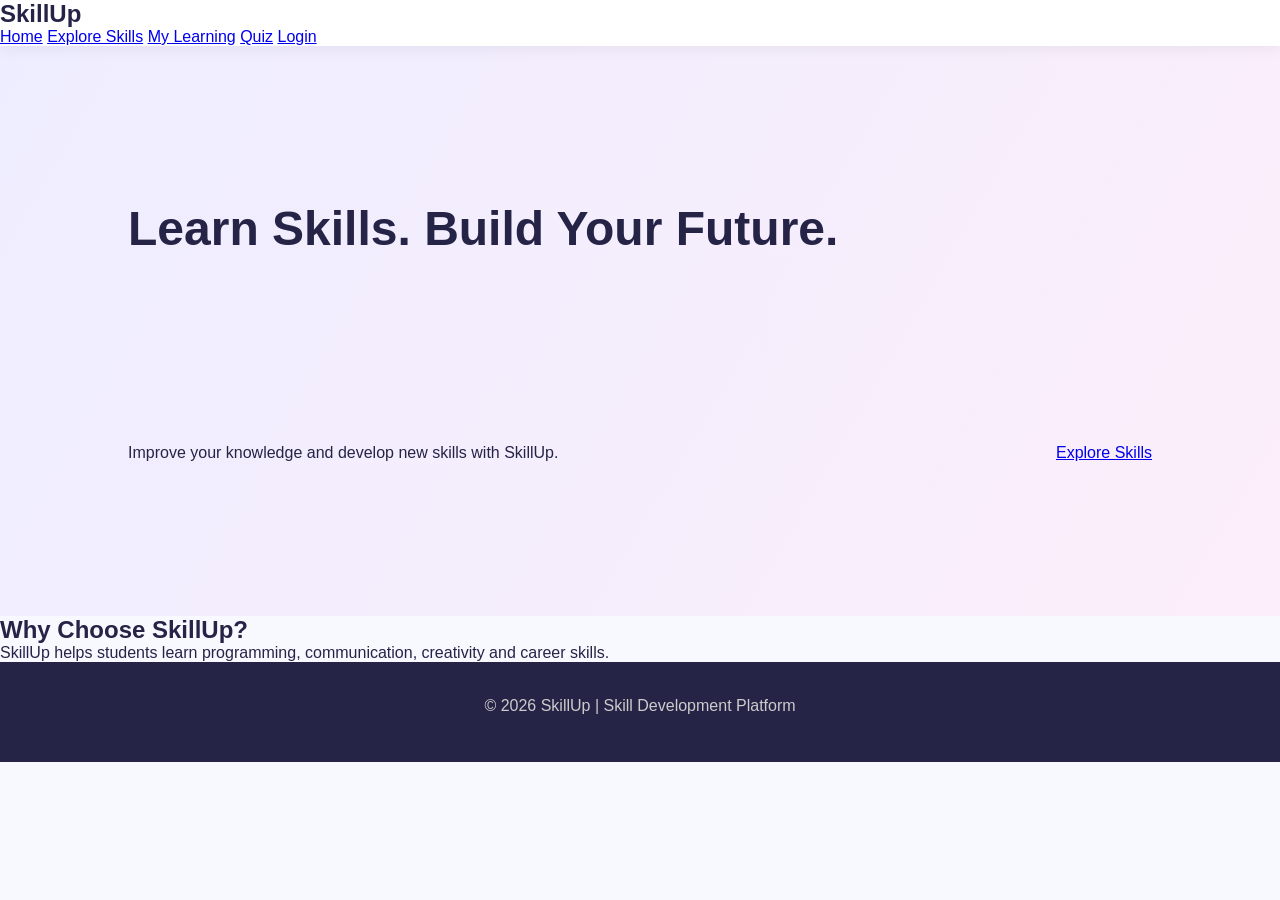
==== index.html @ 505aea70 "Initial Skillup project" ====
<!DOCTYPE html>
<html>
<head>
    <title>SkillUp - Skill Development</title>
    <link rel="stylesheet" href="css/style.css">
</head>

<body>

<header>
    <h2>SkillUp</h2>

    <nav>
        <a href="index.html">Home</a>
        <a href="skills.html">Explore Skills</a>
        <a href="dashboard.html">My Learning</a>
        <a href="quiz.html">Quiz</a>
        <a href="login.html">Login</a>
    </nav>
</header>

<section class="hero">
    <h1>Learn Skills. Build Your Future.</h1>

    <p>
        Improve your knowledge and develop
        new skills with SkillUp.
    </p>

    <a href="skills.html" class="btn">
        Explore Skills
    </a>
</section>

<section class="about">
    <h2>Why Choose SkillUp?</h2>

    <p>
        SkillUp helps students learn programming,
        communication, creativity and career skills.
    </p>
</section>

<footer>
    <p>© 2026 SkillUp | Skill Development Platform</p>
</footer>

</body>
</html>
---- css/style.css ----
/* BASIC SETTINGS */

* {
    margin: 0;
    padding: 0;
    box-sizing: border-box;
    scroll-behavior: smooth;
}

body {
    font-family: 'Segoe UI', Arial, sans-serif;
    background: #f8f9ff;
    color: #252447;
}


/* NAVIGATION BAR */

header {
    background: white;
    box-shadow: 0 3px 15px rgba(0,0,0,0.06);
    position: sticky;
    top: 0;
    z-index: 100;
}

.navbar {
    max-width: 1200px;
    margin: auto;
    padding: 20px;
    display: flex;
    justify-content: space-between;
    align-items: center;
}

.logo {
    font-size: 28px;
    font-weight: bold;
    color: #5146c7;
}

.logo span,
footer span {
    color: #ff8b65;
}

.nav-links {
    display: flex;
    list-style: none;
    gap: 30px;
}

.nav-links a {
    text-decoration: none;
    color: #333;
    font-weight: 600;
    transition: 0.3s;
}

.nav-links a:hover {
    color: #6254d8;
}

.nav-btn {
    background: #5146c7;
    color: white;
    padding: 12px 22px;
    border-radius: 8px;
    text-decoration: none;
}

.menu-btn {
    display: none;
    border: none;
    background: none;
    font-size: 25px;
    cursor: pointer;
}


/* HERO SECTION */

.hero {
    min-height: 570px;
    padding: 90px 10%;
    display: flex;
    justify-content: space-between;
    align-items: center;
    gap: 40px;
    flex-wrap: wrap;
    background: linear-gradient(120deg, #eeedff, #fceefa);
}

.hero-content {
    max-width: 600px;
}

.tagline {
    color: #6254d8;
    font-weight: bold;
    letter-spacing: 2px;
    font-size: 13px;
    margin-bottom: 18px;
}

.hero h1 {
    font-size: 48px;
    line-height: 1.2;
    margin-bottom: 20px;
}

.hero h1 span {
    color: #6254d8;
}

.hero-text {
    color: #666;
    line-height: 1.8;
    margin-bottom: 30px;
    max-width: 520px;
}

.primary-btn,
.secondary-btn {
    display: inline-block;
    text-decoration: none;
    padding: 14px 22px;
    border-radius: 8px;
    margin: 5px 8px 5px 0;
    font-weight: bold;
    transition: 0.3s;
}

.primary-btn {
    background: #5146c7;
    color: white;
}

.primary-btn:hover {
    background: #352c9a;
    transform: translateY(-3px);
}

.secondary-btn {
    border: 2px solid #5146c7;
    color: #5146c7;
}


/* HERO CARD */

.hero-card {
    background: white;
    padding: 40px;
    width: 320px;
    border-radius: 20px;
    text-align: center;
    box-shadow: 0 10px 35px rgba(60,50,130,0.12);
}

.book-icon {
    font-size: 65px;
    margin-bottom: 15px;
}

.hero-card h2 {
    margin-bottom: 10px;
}

.hero-card p {
    color: #777;
}

.mini-stats {
    display: flex;
    justify-content: space-around;
    margin-top: 30px;
}

.mini-stats h3 {
    color: #6254d8;
    font-size: 23px;
}


/* SECTION HEADING */

.section-heading {
    text-align: center;
    margin-bottom: 45px;
}

.section-heading h2 {
    font-size: 32px;
    margin-bottom: 12px;
}

.section-heading > p:last-child {
    color: #777;
    line-height: 1.6;
}


/* SKILLS SECTION */

.skills-section {
    padding: 85px 8%;
}

.skills-container {
    display: grid;
    grid-template-columns: repeat(3, 1fr);
    gap: 25px;
}

.skill-card {
    background: white;
    padding: 30px 25px;
    border-radius: 15px;
    box-shadow: 0 5px 20px rgba(0,0,0,0.05);
    transition: 0.3s;
}

.skill-card:hover {
    transform: translateY(-8px);
    box-shadow: 0 12px 25px rgba(81,70,199,0.13);
}

.skill-icon {
    font-size: 38px;
    margin-bottom: 18px;
}

.skill-card h3 {
    margin-bottom: 12px;
    color: #5146c7;
}

.skill-card p {
    color: #777;
    line-height: 1.7;
}


/* WHY CHOOSE US */

.why-section {
    background: #eeedff;
    padding: 80px 8%;
}

.why-container {
    display: grid;
    grid-template-columns: repeat(3, 1fr);
    gap: 25px;
}

.why-card {
    background: white;
    padding: 35px 25px;
    text-align: center;
    border-radius: 15px;
}

.why-icon {
    font-size: 42px;
    margin-bottom: 15px;
}

.why-card h3 {
    margin-bottom: 12px;
}

.why-card p {
    color: #777;
    line-height: 1.6;
}


/* ABOUT SECTION */

.about-section {
    padding: 90px 10%;
    display: flex;
    align-items: center;
    justify-content: space-between;
    gap: 40px;
    flex-wrap: wrap;
}

.about-content {
    max-width: 600px;
}

.about-content h2 {
    font-size: 32px;
    margin-bottom: 20px;
}

.about-content p {
    color: #777;
    line-height: 1.8;
    margin-bottom: 18px;
}

.about-icon {
    background: #eeedff;
    width: 270px;
    height: 230px;
    border-radius: 25px;
    display: flex;
    flex-direction: column;
    align-items: center;
    justify-content: center;
    gap: 15px;
    font-size: 65px;
}

.about-icon h3 {
    font-size: 19px;
    color: #5146c7;
}


/* CONTACT SECTION */

.contact-section {
    background: linear-gradient(120deg, #5146c7, #8879eb);
    text-align: center;
    color: white;
    padding: 75px 20px;
}

.contact-section h2 {
    font-size: 32px;
    margin-bottom: 15px;
}

.contact-section p {
    margin-bottom: 25px;
}

.contact-section .primary-btn {
    background: white;
    color: #5146c7;
}


/* FOOTER */

footer {
    background: #252447;
    color: white;
    text-align: center;
    padding: 35px 20px;
}

footer h2 {
    margin-bottom: 12px;
}

footer p {
    color: #ccc;
    margin-bottom: 12px;
}

.copyright {
    font-size: 13px;
    margin-top: 20px;
}


/* MOBILE RESPONSIVE DESIGN */

@media (max-width: 768px) {

    .navbar {
        flex-wrap: wrap;
    }

    .nav-links {
        display: none;
        flex-direction: column;
        width: 100%;
        padding: 20px 0;
        gap: 20px;
    }

    .nav-links.show {
        display: flex;
    }

    .menu-btn {
        display: block;
    }

    .nav-btn {
        display: none;
    }

    .hero {
        padding: 65px 7%;
        text-align: center;
        justify-content: center;
    }

    .hero h1 {
        font-size: 35px;
    }

    .hero-card {
        width: 100%;
        max-width: 350px;
    }

    .skills-container,
    .why-container {
        grid-template-columns: 1fr;
    }

    .about-section {
        justify-content: center;
        text-align: center;
    }

    .about-icon {
        width: 100%;
        max-width: 300px;
    }

    .contact-section h2 {
        font-size: 26px;
    }
}
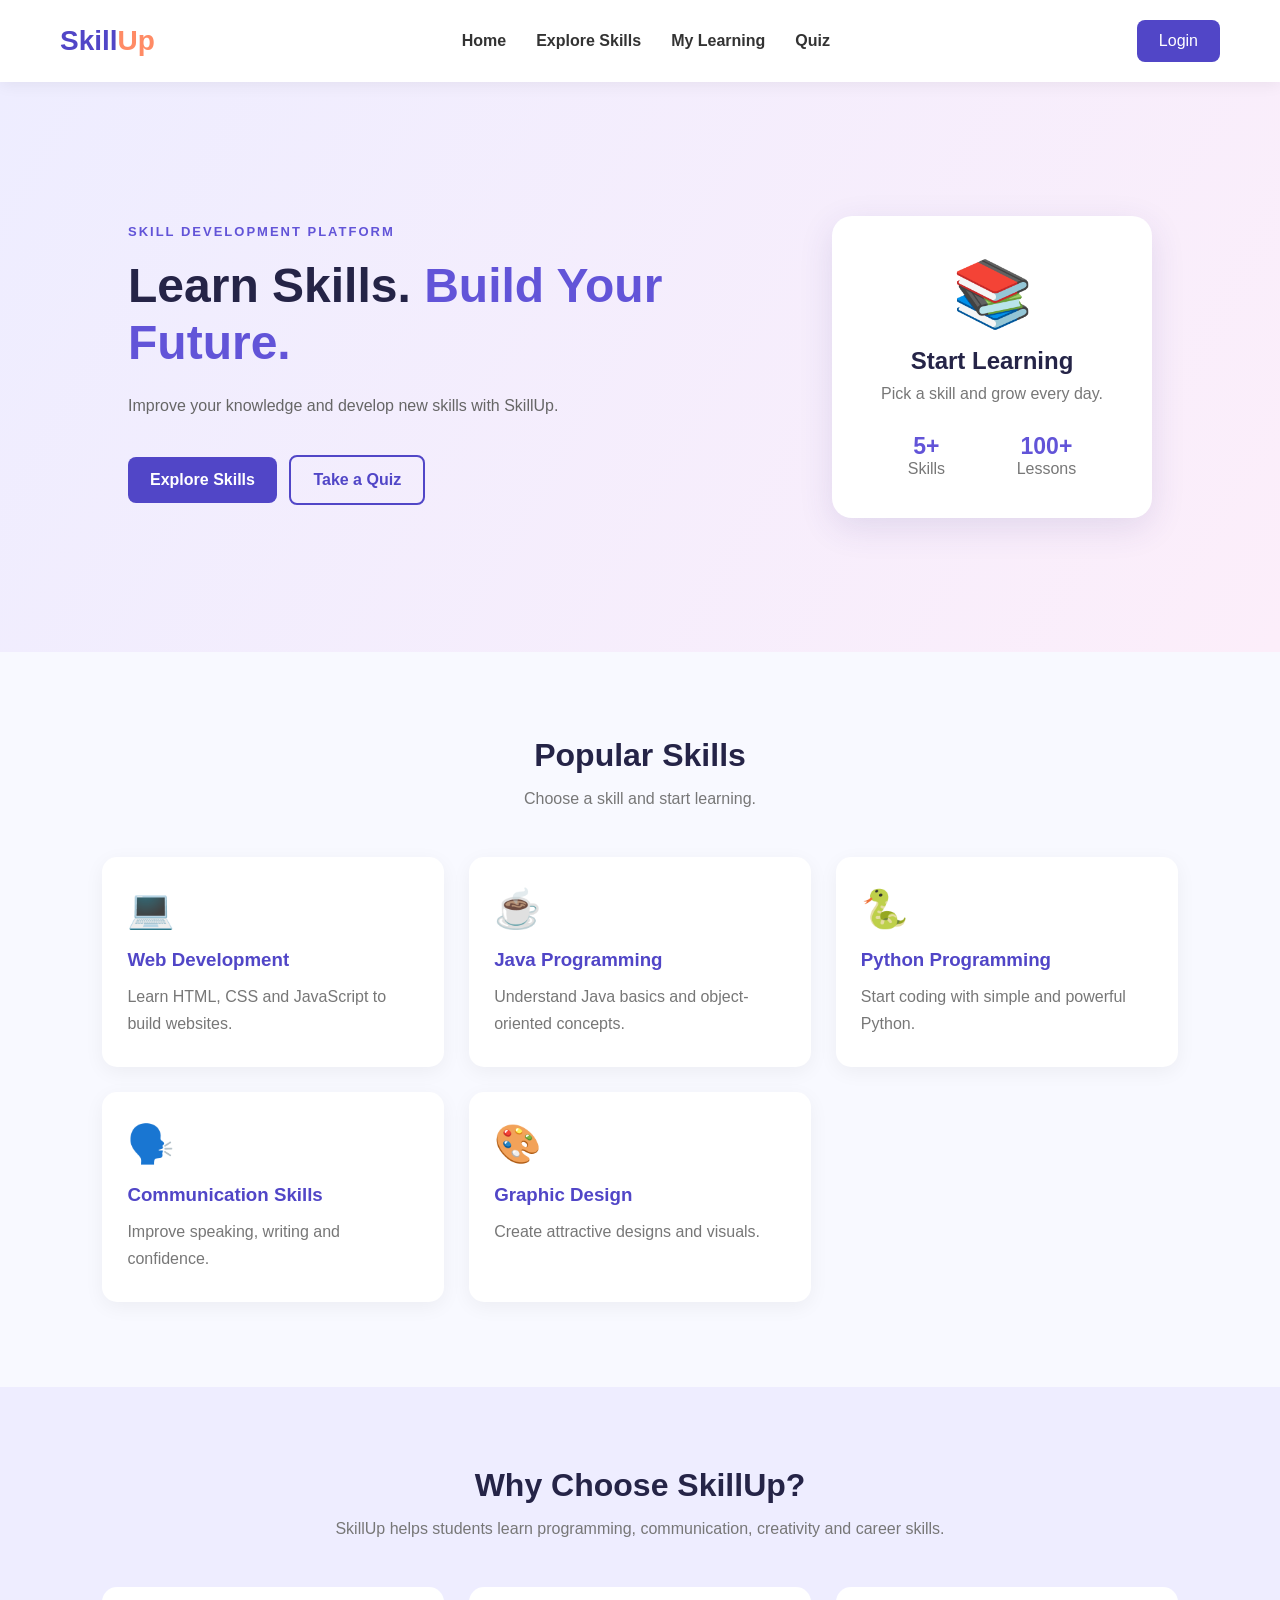
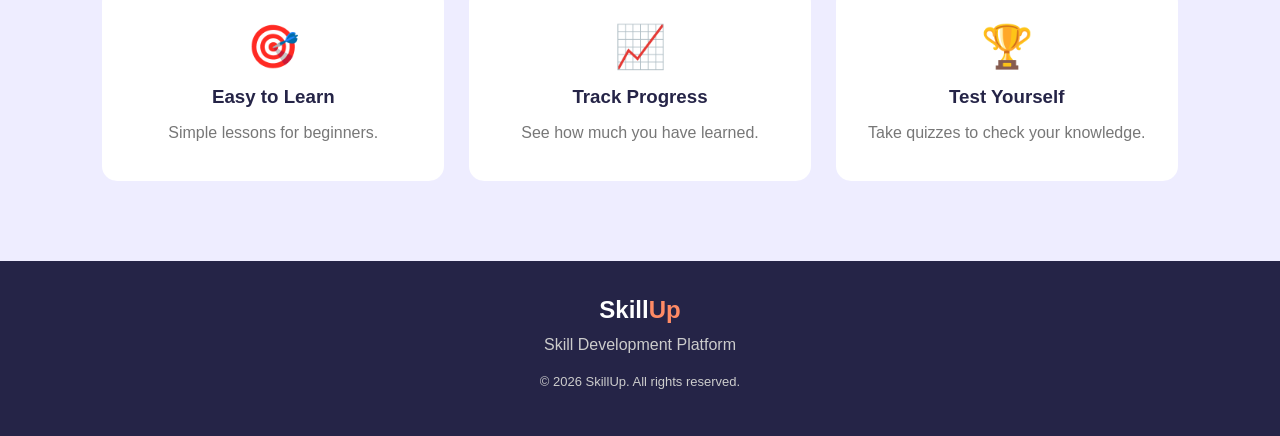
==== commit 358e16f9: "Update home page layout" ====
--- a/index.html
+++ b/index.html
@@ -1,49 +1,124 @@
 <!DOCTYPE html>
-<html>
+<html lang="en">
 <head>
+    <meta charset="UTF-8">
+    <meta name="viewport" content="width=device-width, initial-scale=1">
     <title>SkillUp - Skill Development</title>
     <link rel="stylesheet" href="css/style.css">
 </head>
-
 <body>
 
 <header>
-    <h2>SkillUp</h2>
+    <div class="navbar">
+        <div class="logo">Skill<span>Up</span></div>
 
-    <nav>
-        <a href="index.html">Home</a>
-        <a href="skills.html">Explore Skills</a>
-        <a href="dashboard.html">My Learning</a>
-        <a href="quiz.html">Quiz</a>
-        <a href="login.html">Login</a>
-    </nav>
+        <button class="menu-btn" id="menuBtn">☰</button>
+
+        <ul class="nav-links" id="navLinks">
+            <li><a href="index.html">Home</a></li>
+            <li><a href="skills.html">Explore Skills</a></li>
+            <li><a href="dashboard.html">My Learning</a></li>
+            <li><a href="quiz.html">Quiz</a></li>
+        </ul>
+
+        <a href="login.html" class="nav-btn">Login</a>
+    </div>
 </header>
 
 <section class="hero">
-    <h1>Learn Skills. Build Your Future.</h1>
+    <div class="hero-content">
+        <p class="tagline">SKILL DEVELOPMENT PLATFORM</p>
+        <h1>Learn Skills. <span>Build Your Future.</span></h1>
+        <p class="hero-text">
+            Improve your knowledge and develop new skills
+            with SkillUp.
+        </p>
+        <a href="skills.html" class="primary-btn">Explore Skills</a>
+        <a href="quiz.html" class="secondary-btn">Take a Quiz</a>
+    </div>
 
-    <p>
-        Improve your knowledge and develop
-        new skills with SkillUp.
-    </p>
-
-    <a href="skills.html" class="btn">
-        Explore Skills
-    </a>
+    <div class="hero-card">
+        <div class="book-icon">📚</div>
+        <h2>Start Learning</h2>
+        <p>Pick a skill and grow every day.</p>
+        <div class="mini-stats">
+            <div><h3>5+</h3><p>Skills</p></div>
+            <div><h3>100+</h3><p>Lessons</p></div>
+        </div>
+    </div>
 </section>
 
-<section class="about">
-    <h2>Why Choose SkillUp?</h2>
+<section class="skills-section">
+    <div class="section-heading">
+        <h2>Popular Skills</h2>
+        <p>Choose a skill and start learning.</p>
+    </div>
 
-    <p>
-        SkillUp helps students learn programming,
-        communication, creativity and career skills.
-    </p>
+    <div class="skills-container">
+        <div class="skill-card">
+            <div class="skill-icon">💻</div>
+            <h3>Web Development</h3>
+            <p>Learn HTML, CSS and JavaScript to build websites.</p>
+        </div>
+        <div class="skill-card">
+            <div class="skill-icon">☕</div>
+            <h3>Java Programming</h3>
+            <p>Understand Java basics and object-oriented concepts.</p>
+        </div>
+        <div class="skill-card">
+            <div class="skill-icon">🐍</div>
+            <h3>Python Programming</h3>
+            <p>Start coding with simple and powerful Python.</p>
+        </div>
+        <div class="skill-card">
+            <div class="skill-icon">🗣️</div>
+            <h3>Communication Skills</h3>
+            <p>Improve speaking, writing and confidence.</p>
+        </div>
+        <div class="skill-card">
+            <div class="skill-icon">🎨</div>
+            <h3>Graphic Design</h3>
+            <p>Create attractive designs and visuals.</p>
+        </div>
+    </div>
+</section>
+
+<section class="why-section">
+    <div class="section-heading">
+        <h2>Why Choose SkillUp?</h2>
+        <p>SkillUp helps students learn programming, communication, creativity and career skills.</p>
+    </div>
+
+    <div class="why-container">
+        <div class="why-card">
+            <div class="why-icon">🎯</div>
+            <h3>Easy to Learn</h3>
+            <p>Simple lessons for beginners.</p>
+        </div>
+        <div class="why-card">
+            <div class="why-icon">📈</div>
+            <h3>Track Progress</h3>
+            <p>See how much you have learned.</p>
+        </div>
+        <div class="why-card">
+            <div class="why-icon">🏆</div>
+            <h3>Test Yourself</h3>
+            <p>Take quizzes to check your knowledge.</p>
+        </div>
+    </div>
 </section>
 
 <footer>
-    <p>© 2026 SkillUp | Skill Development Platform</p>
+    <h2>Skill<span>Up</span></h2>
+    <p>Skill Development Platform</p>
+    <p class="copyright">© 2026 SkillUp. All rights reserved.</p>
 </footer>
+
+<script>
+    document.getElementById("menuBtn").addEventListener("click", function () {
+        document.getElementById("navLinks").classList.toggle("show");
+    });
+</script>
 
 </body>
 </html>
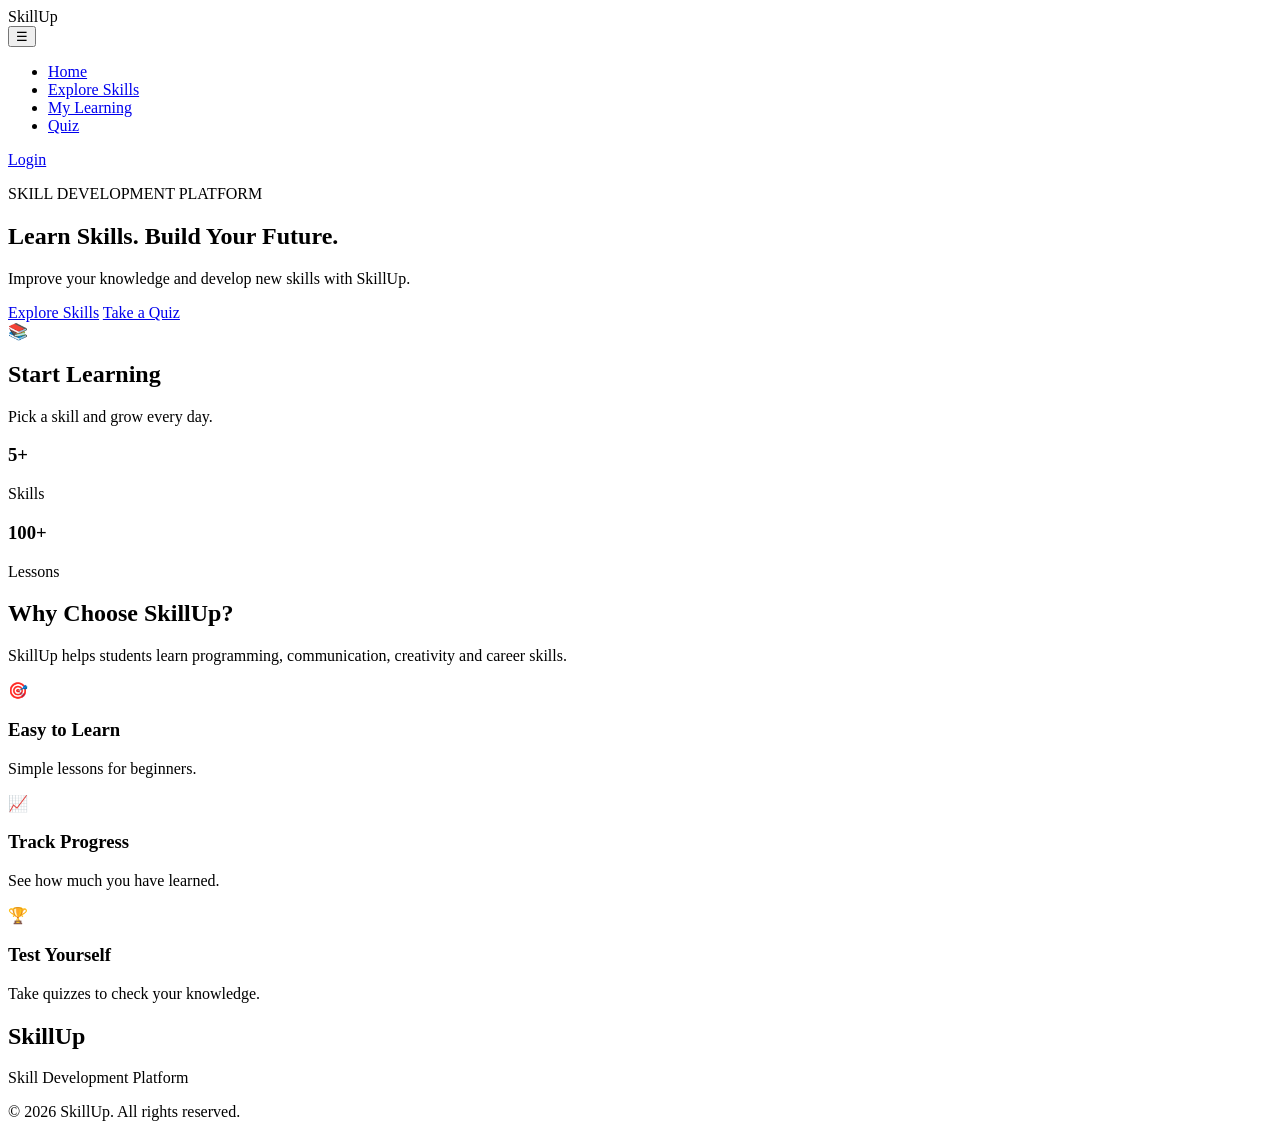
==== commit 67247465: "Single page site with working buttons" ====
--- a/index.html
+++ b/index.html
@@ -8,117 +8,146 @@
 </head>
 <body>
 
+<!-- HEADER -->
 <header>
     <div class="navbar">
         <div class="logo">Skill<span>Up</span></div>
 
-        <button class="menu-btn" id="menuBtn">☰</button>
+        <button class="menu-btn" onclick="toggleMenu()">☰</button>
 
         <ul class="nav-links" id="navLinks">
-            <li><a href="index.html">Home</a></li>
-            <li><a href="skills.html">Explore Skills</a></li>
-            <li><a href="dashboard.html">My Learning</a></li>
-            <li><a href="quiz.html">Quiz</a></li>
+            <li><a href="#home">Home</a></li>
+            <li><a href="#skills">Explore Skills</a></li>
+            <li><a href="#learning">My Learning</a></li>
+            <li><a href="#quiz">Quiz</a></li>
         </ul>
 
-        <a href="login.html" class="nav-btn">Login</a>
+        <a href="#login" class="nav-btn" id="loginBtn">Login</a>
     </div>
 </header>
 
-<section class="hero">
-    <div class="hero-content">
-        <p class="tagline">SKILL DEVELOPMENT PLATFORM</p>
-        <h1>Learn Skills. <span>Build Your Future.</span></h1>
-        <p class="hero-text">
-            Improve your knowledge and develop new skills
-            with SkillUp.
-        </p>
-        <a href="skills.html" class="primary-btn">Explore Skills</a>
-        <a href="quiz.html" class="secondary-btn">Take a Quiz</a>
+<!-- HOME -->
+<div class="page active" id="home">
+    <section class="hero">
+        <div class="hero-content">
+            <p class="tagline">SKILL DEVELOPMENT PLATFORM</p>
+            <h1>Learn Skills. <span>Build Your Future.</span></h1>
+            <p class="hero-text">Improve your knowledge and develop new skills with SkillUp.</p>
+            <a href="#skills" class="primary-btn">Explore Skills</a>
+            <a href="#quiz" class="secondary-btn">Take a Quiz</a>
+        </div>
+
+        <div class="hero-card">
+            <div class="book-icon">📚</div>
+            <h2>Start Learning</h2>
+            <p>Pick a skill and grow every day.</p>
+            <div class="mini-stats">
+                <div><h3>5+</h3><p>Skills</p></div>
+                <div><h3>100+</h3><p>Lessons</p></div>
+            </div>
+        </div>
+    </section>
+
+    <section class="why-section">
+        <div class="section-heading">
+            <h2>Why Choose SkillUp?</h2>
+            <p>SkillUp helps students learn programming, communication, creativity and career skills.</p>
+        </div>
+        <div class="why-container">
+            <div class="why-card">
+                <div class="why-icon">🎯</div>
+                <h3>Easy to Learn</h3>
+                <p>Simple lessons for beginners.</p>
+            </div>
+            <div class="why-card">
+                <div class="why-icon">📈</div>
+                <h3>Track Progress</h3>
+                <p>See how much you have learned.</p>
+            </div>
+            <div class="why-card">
+                <div class="why-icon">🏆</div>
+                <h3>Test Yourself</h3>
+                <p>Take quizzes to check your knowledge.</p>
+            </div>
+        </div>
+    </section>
+</div>
+
+<!-- EXPLORE SKILLS -->
+<div class="page" id="skills">
+    <section class="skills-section">
+        <div class="section-heading">
+            <h2>Explore Skills</h2>
+            <p>Click Learn More to see details about each skill.</p>
+        </div>
+        <div class="skills-container" id="skillsList"></div>
+    </section>
+</div>
+
+<!-- MY LEARNING -->
+<div class="page" id="learning">
+    <section class="skills-section">
+        <div class="section-heading">
+            <h2>My Learning</h2>
+            <p>Skills you started will appear here.</p>
+        </div>
+        <div class="skills-container" id="learningList"></div>
+    </section>
+</div>
+
+<!-- QUIZ -->
+<div class="page" id="quiz">
+    <section class="skills-section">
+        <div class="section-heading">
+            <h2>Skill Quiz</h2>
+            <p>Answer all questions and check your score.</p>
+        </div>
+        <div class="skill-card form-card" style="max-width:700px;">
+            <div id="quizBox"></div>
+            <button class="primary-btn btn-plain" onclick="checkQuiz()">Submit Quiz</button>
+            <h3 id="quizResult" class="quiz-result"></h3>
+        </div>
+    </section>
+</div>
+
+<!-- LOGIN -->
+<div class="page" id="login">
+    <section class="skills-section">
+        <div class="section-heading">
+            <h2>Login</h2>
+            <p>Welcome to SkillUp.</p>
+        </div>
+        <div class="skill-card form-card" style="max-width:400px;">
+            <input type="text" id="userName" class="form-input" placeholder="Your name">
+            <input type="password" id="userPass" class="form-input" placeholder="Password">
+            <button class="primary-btn btn-plain full" onclick="loginUser()">Login</button>
+            <p id="loginMsg" class="login-msg"></p>
+        </div>
+    </section>
+</div>
+
+<!-- SKILL POPUP -->
+<div class="modal" id="skillModal">
+    <div class="modal-box">
+        <button class="modal-close" onclick="closeModal()">✕</button>
+        <div class="skill-icon" id="mIcon"></div>
+        <h2 id="mTitle"></h2>
+        <p id="mDesc" class="modal-desc"></p>
+        <p><strong>Level:</strong> <span id="mLevel"></span></p>
+        <p><strong>Duration:</strong> <span id="mDuration"></span></p>
+        <p><strong>Topics:</strong></p>
+        <ul id="mTopics" class="topic-list"></ul>
+        <button class="primary-btn btn-plain" id="mStartBtn">Start Learning</button>
     </div>
+</div>
 
-    <div class="hero-card">
-        <div class="book-icon">📚</div>
-        <h2>Start Learning</h2>
-        <p>Pick a skill and grow every day.</p>
-        <div class="mini-stats">
-            <div><h3>5+</h3><p>Skills</p></div>
-            <div><h3>100+</h3><p>Lessons</p></div>
-        </div>
-    </div>
-</section>
-
-<section class="skills-section">
-    <div class="section-heading">
-        <h2>Popular Skills</h2>
-        <p>Choose a skill and start learning.</p>
-    </div>
-
-    <div class="skills-container">
-        <div class="skill-card">
-            <div class="skill-icon">💻</div>
-            <h3>Web Development</h3>
-            <p>Learn HTML, CSS and JavaScript to build websites.</p>
-        </div>
-        <div class="skill-card">
-            <div class="skill-icon">☕</div>
-            <h3>Java Programming</h3>
-            <p>Understand Java basics and object-oriented concepts.</p>
-        </div>
-        <div class="skill-card">
-            <div class="skill-icon">🐍</div>
-            <h3>Python Programming</h3>
-            <p>Start coding with simple and powerful Python.</p>
-        </div>
-        <div class="skill-card">
-            <div class="skill-icon">🗣️</div>
-            <h3>Communication Skills</h3>
-            <p>Improve speaking, writing and confidence.</p>
-        </div>
-        <div class="skill-card">
-            <div class="skill-icon">🎨</div>
-            <h3>Graphic Design</h3>
-            <p>Create attractive designs and visuals.</p>
-        </div>
-    </div>
-</section>
-
-<section class="why-section">
-    <div class="section-heading">
-        <h2>Why Choose SkillUp?</h2>
-        <p>SkillUp helps students learn programming, communication, creativity and career skills.</p>
-    </div>
-
-    <div class="why-container">
-        <div class="why-card">
-            <div class="why-icon">🎯</div>
-            <h3>Easy to Learn</h3>
-            <p>Simple lessons for beginners.</p>
-        </div>
-        <div class="why-card">
-            <div class="why-icon">📈</div>
-            <h3>Track Progress</h3>
-            <p>See how much you have learned.</p>
-        </div>
-        <div class="why-card">
-            <div class="why-icon">🏆</div>
-            <h3>Test Yourself</h3>
-            <p>Take quizzes to check your knowledge.</p>
-        </div>
-    </div>
-</section>
-
+<!-- FOOTER -->
 <footer>
     <h2>Skill<span>Up</span></h2>
     <p>Skill Development Platform</p>
     <p class="copyright">© 2026 SkillUp. All rights reserved.</p>
 </footer>
 
-<script>
-    document.getElementById("menuBtn").addEventListener("click", function () {
-        document.getElementById("navLinks").classList.toggle("show");
-    });
-</script>
-
+<script src="js/script.js"></script>
 </body>
 </html>
--- a/css/style.css
+++ b/css/style.css
@@ -1,434 +1,112 @@
-/* BASIC SETTINGS */
+/* ---------- EXTRA STYLES FOR NEW FEATURES ---------- */
 
-* {
-    margin: 0;
-    padding: 0;
-    box-sizing: border-box;
-    scroll-behavior: smooth;
+.page { display: none; }
+.page.active { display: block; }
+
+.btn-plain {
+    border: none;
+    cursor: pointer;
+    font-size: 15px;
 }
 
-body {
-    font-family: 'Segoe UI', Arial, sans-serif;
-    background: #f8f9ff;
-    color: #252447;
+.btn-small {
+    margin-top: 15px;
+    padding: 10px 18px;
 }
 
+.full { width: 100%; }
 
-/* NAVIGATION BAR */
+.form-card { margin: auto; }
 
-header {
-    background: white;
-    box-shadow: 0 3px 15px rgba(0,0,0,0.06);
-    position: sticky;
-    top: 0;
-    z-index: 100;
+.form-input {
+    width: 100%;
+    padding: 12px;
+    margin-bottom: 15px;
+    border: 1px solid #ccc;
+    border-radius: 8px;
+    font-size: 15px;
 }
 
-.navbar {
-    max-width: 1200px;
-    margin: auto;
-    padding: 20px;
-    display: flex;
-    justify-content: space-between;
-    align-items: center;
-}
+.quiz-q { margin-top: 20px; }
+.quiz-q:first-child { margin-top: 0; }
 
-.logo {
-    font-size: 28px;
-    font-weight: bold;
+.quiz-result {
+    margin-top: 20px;
     color: #5146c7;
 }
 
-.logo span,
-footer span {
-    color: #ff8b65;
+.login-msg {
+    margin-top: 15px;
+    color: #5146c7;
+    font-weight: bold;
 }
 
-.nav-links {
-    display: flex;
-    list-style: none;
-    gap: 30px;
+.progress-bar {
+    background: #eeedff;
+    border-radius: 10px;
+    height: 10px;
+    margin-top: 12px;
+    overflow: hidden;
 }
 
-.nav-links a {
-    text-decoration: none;
-    color: #333;
-    font-weight: 600;
-    transition: 0.3s;
+.progress-fill {
+    background: #5146c7;
+    height: 100%;
+    transition: width 0.4s;
 }
 
-.nav-links a:hover {
-    color: #6254d8;
+.empty-box {
+    grid-column: 1 / -1;
+    background: white;
+    padding: 50px 20px;
+    border-radius: 15px;
+    text-align: center;
+    color: #777;
+    box-shadow: 0 5px 20px rgba(0,0,0,0.05);
 }
 
-.nav-btn {
-    background: #5146c7;
-    color: white;
-    padding: 12px 22px;
-    border-radius: 8px;
-    text-decoration: none;
+/* POPUP */
+.modal {
+    display: none;
+    position: fixed;
+    inset: 0;
+    background: rgba(37, 36, 71, 0.6);
+    z-index: 200;
+    align-items: center;
+    justify-content: center;
+    padding: 20px;
 }
 
-.menu-btn {
-    display: none;
-    border: none;
-    background: none;
-    font-size: 25px;
-    cursor: pointer;
-}
+.modal.open { display: flex; }
 
-
-/* HERO SECTION */
-
-.hero {
-    min-height: 570px;
-    padding: 90px 10%;
-    display: flex;
-    justify-content: space-between;
-    align-items: center;
-    gap: 40px;
-    flex-wrap: wrap;
-    background: linear-gradient(120deg, #eeedff, #fceefa);
-}
-
-.hero-content {
-    max-width: 600px;
-}
-
-.tagline {
-    color: #6254d8;
-    font-weight: bold;
-    letter-spacing: 2px;
-    font-size: 13px;
-    margin-bottom: 18px;
-}
-
-.hero h1 {
-    font-size: 48px;
-    line-height: 1.2;
-    margin-bottom: 20px;
-}
-
-.hero h1 span {
-    color: #6254d8;
-}
-
-.hero-text {
-    color: #666;
-    line-height: 1.8;
-    margin-bottom: 30px;
-    max-width: 520px;
-}
-
-.primary-btn,
-.secondary-btn {
-    display: inline-block;
-    text-decoration: none;
-    padding: 14px 22px;
-    border-radius: 8px;
-    margin: 5px 8px 5px 0;
-    font-weight: bold;
-    transition: 0.3s;
-}
-
-.primary-btn {
-    background: #5146c7;
-    color: white;
-}
-
-.primary-btn:hover {
-    background: #352c9a;
-    transform: translateY(-3px);
-}
-
-.secondary-btn {
-    border: 2px solid #5146c7;
-    color: #5146c7;
-}
-
-
-/* HERO CARD */
-
-.hero-card {
+.modal-box {
     background: white;
-    padding: 40px;
-    width: 320px;
-    border-radius: 20px;
-    text-align: center;
-    box-shadow: 0 10px 35px rgba(60,50,130,0.12);
-}
-
-.book-icon {
-    font-size: 65px;
-    margin-bottom: 15px;
-}
-
-.hero-card h2 {
-    margin-bottom: 10px;
-}
-
-.hero-card p {
-    color: #777;
-}
-
-.mini-stats {
-    display: flex;
-    justify-content: space-around;
-    margin-top: 30px;
-}
-
-.mini-stats h3 {
-    color: #6254d8;
-    font-size: 23px;
-}
-
-
-/* SECTION HEADING */
-
-.section-heading {
-    text-align: center;
-    margin-bottom: 45px;
-}
-
-.section-heading h2 {
-    font-size: 32px;
-    margin-bottom: 12px;
-}
-
-.section-heading > p:last-child {
-    color: #777;
-    line-height: 1.6;
-}
-
-
-/* SKILLS SECTION */
-
-.skills-section {
-    padding: 85px 8%;
-}
-
-.skills-container {
-    display: grid;
-    grid-template-columns: repeat(3, 1fr);
-    gap: 25px;
-}
-
-.skill-card {
-    background: white;
-    padding: 30px 25px;
-    border-radius: 15px;
-    box-shadow: 0 5px 20px rgba(0,0,0,0.05);
-    transition: 0.3s;
-}
-
-.skill-card:hover {
-    transform: translateY(-8px);
-    box-shadow: 0 12px 25px rgba(81,70,199,0.13);
-}
-
-.skill-icon {
-    font-size: 38px;
-    margin-bottom: 18px;
-}
-
-.skill-card h3 {
-    margin-bottom: 12px;
-    color: #5146c7;
-}
-
-.skill-card p {
-    color: #777;
+    width: 100%;
+    max-width: 480px;
+    max-height: 90vh;
+    overflow-y: auto;
+    padding: 35px 30px;
+    border-radius: 18px;
+    position: relative;
     line-height: 1.7;
 }
 
+.modal-box h2 { color: #5146c7; margin-bottom: 8px; }
 
-/* WHY CHOOSE US */
+.modal-desc { color: #777; margin-bottom: 15px; }
 
-.why-section {
-    background: #eeedff;
-    padding: 80px 8%;
+.modal-close {
+    position: absolute;
+    top: 15px;
+    right: 18px;
+    border: none;
+    background: none;
+    font-size: 22px;
+    cursor: pointer;
+    color: #555;
 }
 
-.why-container {
-    display: grid;
-    grid-template-columns: repeat(3, 1fr);
-    gap: 25px;
-}
-
-.why-card {
-    background: white;
-    padding: 35px 25px;
-    text-align: center;
-    border-radius: 15px;
-}
-
-.why-icon {
-    font-size: 42px;
-    margin-bottom: 15px;
-}
-
-.why-card h3 {
-    margin-bottom: 12px;
-}
-
-.why-card p {
-    color: #777;
-    line-height: 1.6;
-}
-
-
-/* ABOUT SECTION */
-
-.about-section {
-    padding: 90px 10%;
-    display: flex;
-    align-items: center;
-    justify-content: space-between;
-    gap: 40px;
-    flex-wrap: wrap;
-}
-
-.about-content {
-    max-width: 600px;
-}
-
-.about-content h2 {
-    font-size: 32px;
-    margin-bottom: 20px;
-}
-
-.about-content p {
-    color: #777;
-    line-height: 1.8;
-    margin-bottom: 18px;
-}
-
-.about-icon {
-    background: #eeedff;
-    width: 270px;
-    height: 230px;
-    border-radius: 25px;
-    display: flex;
-    flex-direction: column;
-    align-items: center;
-    justify-content: center;
-    gap: 15px;
-    font-size: 65px;
-}
-
-.about-icon h3 {
-    font-size: 19px;
-    color: #5146c7;
-}
-
-
-/* CONTACT SECTION */
-
-.contact-section {
-    background: linear-gradient(120deg, #5146c7, #8879eb);
-    text-align: center;
-    color: white;
-    padding: 75px 20px;
-}
-
-.contact-section h2 {
-    font-size: 32px;
-    margin-bottom: 15px;
-}
-
-.contact-section p {
-    margin-bottom: 25px;
-}
-
-.contact-section .primary-btn {
-    background: white;
-    color: #5146c7;
-}
-
-
-/* FOOTER */
-
-footer {
-    background: #252447;
-    color: white;
-    text-align: center;
-    padding: 35px 20px;
-}
-
-footer h2 {
-    margin-bottom: 12px;
-}
-
-footer p {
-    color: #ccc;
-    margin-bottom: 12px;
-}
-
-.copyright {
-    font-size: 13px;
-    margin-top: 20px;
-}
-
-
-/* MOBILE RESPONSIVE DESIGN */
-
-@media (max-width: 768px) {
-
-    .navbar {
-        flex-wrap: wrap;
-    }
-
-    .nav-links {
-        display: none;
-        flex-direction: column;
-        width: 100%;
-        padding: 20px 0;
-        gap: 20px;
-    }
-
-    .nav-links.show {
-        display: flex;
-    }
-
-    .menu-btn {
-        display: block;
-    }
-
-    .nav-btn {
-        display: none;
-    }
-
-    .hero {
-        padding: 65px 7%;
-        text-align: center;
-        justify-content: center;
-    }
-
-    .hero h1 {
-        font-size: 35px;
-    }
-
-    .hero-card {
-        width: 100%;
-        max-width: 350px;
-    }
-
-    .skills-container,
-    .why-container {
-        grid-template-columns: 1fr;
-    }
-
-    .about-section {
-        justify-content: center;
-        text-align: center;
-    }
-
-    .about-icon {
-        width: 100%;
-        max-width: 300px;
-    }
-
-    .contact-section h2 {
-        font-size: 26px;
-    }
+.topic-list {
+    margin: 8px 0 22px 22px;
+    color: #555;
 }
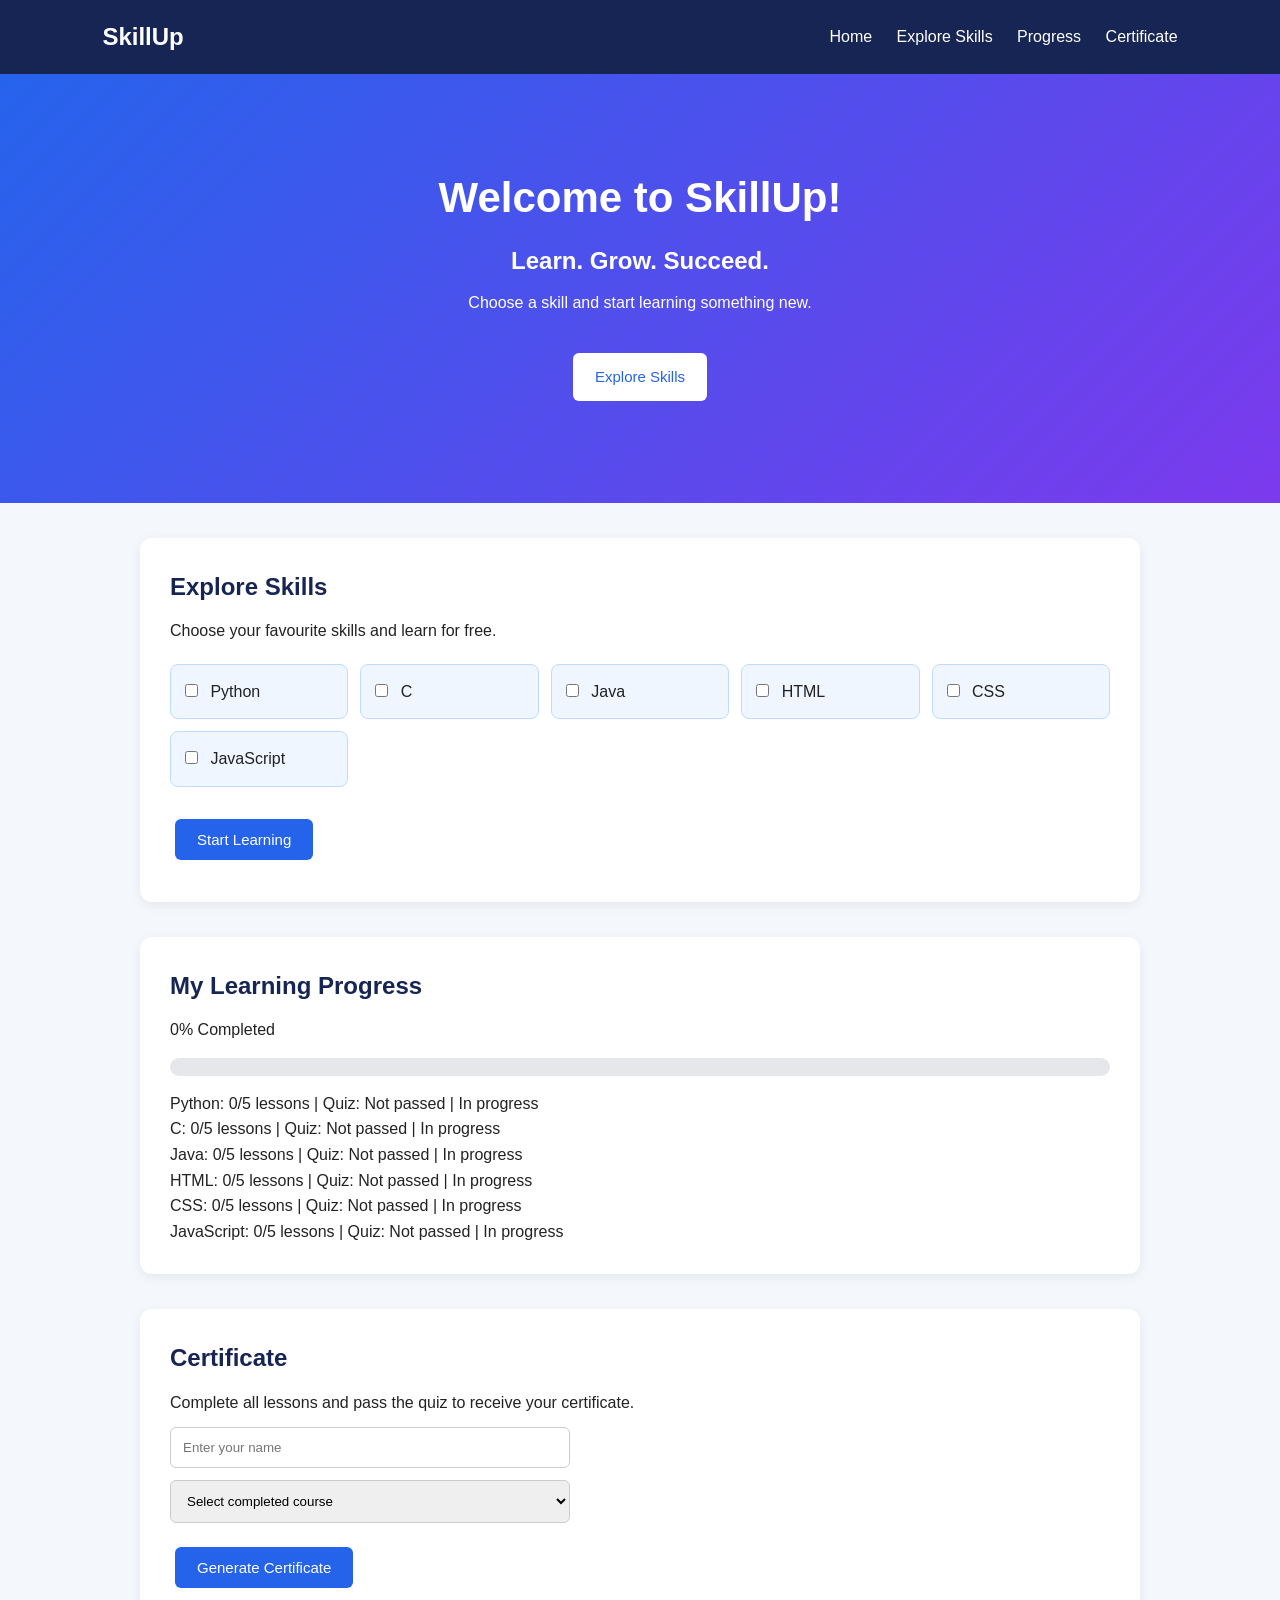
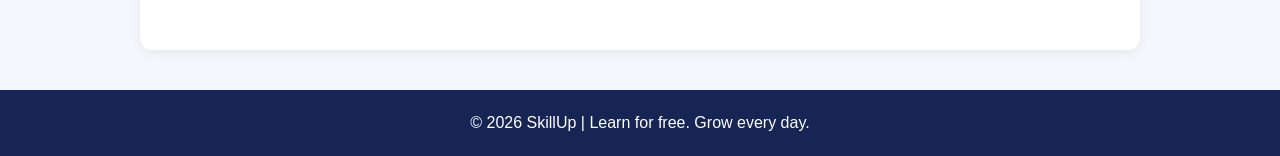
==== commit 45adafd4: "Initial Skillup1 website" ====
--- a/index.html
+++ b/index.html
@@ -1,153 +1,77 @@
+
 <!DOCTYPE html>
 <html lang="en">
 <head>
     <meta charset="UTF-8">
-    <meta name="viewport" content="width=device-width, initial-scale=1">
-    <title>SkillUp - Skill Development</title>
+    <meta name="viewport" content="width=device-width, initial-scale=1.0">
+    <title>SkillUp - Learn. Grow. Succeed.</title>
     <link rel="stylesheet" href="css/style.css">
 </head>
 <body>
 
-<!-- HEADER -->
 <header>
-    <div class="navbar">
-        <div class="logo">Skill<span>Up</span></div>
-
-        <button class="menu-btn" onclick="toggleMenu()">☰</button>
-
-        <ul class="nav-links" id="navLinks">
-            <li><a href="#home">Home</a></li>
-            <li><a href="#skills">Explore Skills</a></li>
-            <li><a href="#learning">My Learning</a></li>
-            <li><a href="#quiz">Quiz</a></li>
-        </ul>
-
-        <a href="#login" class="nav-btn" id="loginBtn">Login</a>
-    </div>
+    <nav class="navbar">
+        <h2>SkillUp</h2>
+        <div class="nav-links">
+            <a href="#home">Home</a>
+            <a href="#skills">Explore Skills</a>
+            <a href="#progress">Progress</a>
+            <a href="#certificate">Certificate</a>
+        </div>
+    </nav>
 </header>
 
-<!-- HOME -->
-<div class="page active" id="home">
-    <section class="hero">
-        <div class="hero-content">
-            <p class="tagline">SKILL DEVELOPMENT PLATFORM</p>
-            <h1>Learn Skills. <span>Build Your Future.</span></h1>
-            <p class="hero-text">Improve your knowledge and develop new skills with SkillUp.</p>
-            <a href="#skills" class="primary-btn">Explore Skills</a>
-            <a href="#quiz" class="secondary-btn">Take a Quiz</a>
-        </div>
+<section class="hero" id="home">
+    <h1>Welcome to SkillUp!</h1>
+    <h2>Learn. Grow. Succeed.</h2>
+    <p>Choose a skill and start learning something new.</p>
+    <a href="#skills" class="btn">Explore Skills</a>
+</section>
 
-        <div class="hero-card">
-            <div class="book-icon">📚</div>
-            <h2>Start Learning</h2>
-            <p>Pick a skill and grow every day.</p>
-            <div class="mini-stats">
-                <div><h3>5+</h3><p>Skills</p></div>
-                <div><h3>100+</h3><p>Lessons</p></div>
-            </div>
-        </div>
-    </section>
+<section class="container" id="skills">
+    <h2>Explore Skills</h2>
+    <p>Choose your favourite skills and learn for free.</p>
 
-    <section class="why-section">
-        <div class="section-heading">
-            <h2>Why Choose SkillUp?</h2>
-            <p>SkillUp helps students learn programming, communication, creativity and career skills.</p>
-        </div>
-        <div class="why-container">
-            <div class="why-card">
-                <div class="why-icon">🎯</div>
-                <h3>Easy to Learn</h3>
-                <p>Simple lessons for beginners.</p>
-            </div>
-            <div class="why-card">
-                <div class="why-icon">📈</div>
-                <h3>Track Progress</h3>
-                <p>See how much you have learned.</p>
-            </div>
-            <div class="why-card">
-                <div class="why-icon">🏆</div>
-                <h3>Test Yourself</h3>
-                <p>Take quizzes to check your knowledge.</p>
-            </div>
-        </div>
-    </section>
-</div>
+    <div id="languageList" class="language-list"></div>
 
-<!-- EXPLORE SKILLS -->
-<div class="page" id="skills">
-    <section class="skills-section">
-        <div class="section-heading">
-            <h2>Explore Skills</h2>
-            <p>Click Learn More to see details about each skill.</p>
-        </div>
-        <div class="skills-container" id="skillsList"></div>
-    </section>
-</div>
+    <button class="btn" onclick="startLearning()">Start Learning</button>
 
-<!-- MY LEARNING -->
-<div class="page" id="learning">
-    <section class="skills-section">
-        <div class="section-heading">
-            <h2>My Learning</h2>
-            <p>Skills you started will appear here.</p>
-        </div>
-        <div class="skills-container" id="learningList"></div>
-    </section>
-</div>
+    <div id="courseArea"></div>
+</section>
 
-<!-- QUIZ -->
-<div class="page" id="quiz">
-    <section class="skills-section">
-        <div class="section-heading">
-            <h2>Skill Quiz</h2>
-            <p>Answer all questions and check your score.</p>
-        </div>
-        <div class="skill-card form-card" style="max-width:700px;">
-            <div id="quizBox"></div>
-            <button class="primary-btn btn-plain" onclick="checkQuiz()">Submit Quiz</button>
-            <h3 id="quizResult" class="quiz-result"></h3>
-        </div>
-    </section>
-</div>
+<section class="container" id="progress">
+    <h2>My Learning Progress</h2>
+    <p id="progressText">0% Completed</p>
 
-<!-- LOGIN -->
-<div class="page" id="login">
-    <section class="skills-section">
-        <div class="section-heading">
-            <h2>Login</h2>
-            <p>Welcome to SkillUp.</p>
-        </div>
-        <div class="skill-card form-card" style="max-width:400px;">
-            <input type="text" id="userName" class="form-input" placeholder="Your name">
-            <input type="password" id="userPass" class="form-input" placeholder="Password">
-            <button class="primary-btn btn-plain full" onclick="loginUser()">Login</button>
-            <p id="loginMsg" class="login-msg"></p>
-        </div>
-    </section>
-</div>
+    <div class="progress-bar">
+        <div id="progressFill"></div>
+    </div>
 
-<!-- SKILL POPUP -->
-<div class="modal" id="skillModal">
-    <div class="modal-box">
-        <button class="modal-close" onclick="closeModal()">✕</button>
-        <div class="skill-icon" id="mIcon"></div>
-        <h2 id="mTitle"></h2>
-        <p id="mDesc" class="modal-desc"></p>
-        <p><strong>Level:</strong> <span id="mLevel"></span></p>
-        <p><strong>Duration:</strong> <span id="mDuration"></span></p>
-        <p><strong>Topics:</strong></p>
-        <ul id="mTopics" class="topic-list"></ul>
-        <button class="primary-btn btn-plain" id="mStartBtn">Start Learning</button>
-    </div>
-</div>
+    <div id="courseProgress"></div>
+</section>
 
-<!-- FOOTER -->
+<section class="container" id="certificate">
+    <h2>Certificate</h2>
+    <p>Complete all lessons and pass the quiz to receive your certificate.</p>
+
+    <input type="text" id="studentName" placeholder="Enter your name">
+
+    <select id="certificateCourse">
+        <option value="">Select completed course</option>
+    </select>
+
+    <button class="btn" onclick="generateCertificate()">
+        Generate Certificate
+    </button>
+
+    <p id="certificateMessage"></p>
+    <div id="certificateArea"></div>
+</section>
+
 <footer>
-    <h2>Skill<span>Up</span></h2>
-    <p>Skill Development Platform</p>
-    <p class="copyright">© 2026 SkillUp. All rights reserved.</p>
+    <p>© 2026 SkillUp | Learn for free. Grow every day.</p>
 </footer>
 
 <script src="js/script.js"></script>
 </body>
-</html>+</html>
--- a/css/style.css
+++ b/css/style.css
@@ -1,112 +1,247 @@
-/* ---------- EXTRA STYLES FOR NEW FEATURES ---------- */
-
-.page { display: none; }
-.page.active { display: block; }
-
-.btn-plain {
+
+* {
+    margin: 0;
+    padding: 0;
+    box-sizing: border-box;
+}
+
+html {
+    scroll-behavior: smooth;
+}
+
+body {
+    font-family: Arial, sans-serif;
+    background: #f4f7fb;
+    color: #222;
+    line-height: 1.6;
+}
+
+.navbar {
+    background: #172554;
+    color: white;
+    padding: 18px 8%;
+    display: flex;
+    justify-content: space-between;
+    align-items: center;
+    flex-wrap: wrap;
+}
+
+.nav-links a {
+    color: white;
+    text-decoration: none;
+    margin-left: 20px;
+}
+
+.nav-links a:hover {
+    color: #93c5fd;
+}
+
+.hero {
+    background: linear-gradient(135deg, #2563eb, #7c3aed);
+    color: white;
+    text-align: center;
+    padding: 90px 20px;
+}
+
+.hero h1 {
+    font-size: 42px;
+}
+
+.hero h2 {
+    margin: 10px 0;
+}
+
+.hero p {
+    margin-bottom: 25px;
+}
+
+.btn {
+    display: inline-block;
+    background: #2563eb;
+    color: white;
+    padding: 12px 22px;
     border: none;
+    border-radius: 6px;
     cursor: pointer;
+    margin: 12px 5px;
     font-size: 15px;
-}
-
-.btn-small {
-    margin-top: 15px;
-    padding: 10px 18px;
-}
-
-.full { width: 100%; }
-
-.form-card { margin: auto; }
-
-.form-input {
+    text-decoration: none;
+}
+
+.btn:hover {
+    background: #1d4ed8;
+}
+
+.hero .btn {
+    background: white;
+    color: #2563eb;
+}
+
+.container {
+    max-width: 1000px;
+    margin: 35px auto;
+    padding: 30px;
+    background: white;
+    border-radius: 12px;
+    box-shadow: 0 3px 12px rgba(0,0,0,0.07);
+}
+
+.container h2 {
+    color: #172554;
+    margin-bottom: 12px;
+}
+
+.language-list {
+    display: grid;
+    grid-template-columns: repeat(auto-fit, minmax(150px, 1fr));
+    gap: 12px;
+    margin: 20px 0;
+}
+
+.language-option {
+    background: #eff6ff;
+    padding: 14px;
+    border-radius: 8px;
+    border: 1px solid #bfdbfe;
+}
+
+.language-option input {
+    margin-right: 8px;
+}
+
+.course-card {
+    background: #f8fafc;
+    border: 1px solid #dbeafe;
+    border-radius: 10px;
+    padding: 20px;
+    margin-top: 20px;
+}
+
+.lesson {
+    background: white;
+    padding: 15px;
+    margin: 12px 0;
+    border-radius: 7px;
+    border: 1px solid #ddd;
+}
+
+.lesson pre {
+    background: #172554;
+    color: white;
+    padding: 12px;
+    margin-top: 10px;
+    border-radius: 5px;
+    overflow-x: auto;
+}
+
+.lesson label {
+    display: block;
+    margin-top: 10px;
+}
+
+.quiz-question {
+    background: white;
+    padding: 15px;
+    margin: 12px 0;
+    border: 1px solid #ddd;
+    border-radius: 7px;
+}
+
+.quiz-question label {
+    display: block;
+    margin: 8px 0;
+}
+
+.progress-bar {
     width: 100%;
+    height: 18px;
+    background: #e5e7eb;
+    border-radius: 20px;
+    overflow: hidden;
+    margin: 15px 0;
+}
+
+#progressFill {
+    width: 0%;
+    height: 100%;
+    background: #16a34a;
+    transition: width 0.3s;
+}
+
+input[type="text"], select {
+    width: 100%;
+    max-width: 400px;
     padding: 12px;
-    margin-bottom: 15px;
+    margin: 12px 0;
     border: 1px solid #ccc;
-    border-radius: 8px;
-    font-size: 15px;
-}
-
-.quiz-q { margin-top: 20px; }
-.quiz-q:first-child { margin-top: 0; }
-
-.quiz-result {
+    border-radius: 6px;
+    display: block;
+}
+
+#certificateArea {
     margin-top: 20px;
-    color: #5146c7;
-}
-
-.login-msg {
-    margin-top: 15px;
-    color: #5146c7;
-    font-weight: bold;
-}
-
-.progress-bar {
-    background: #eeedff;
-    border-radius: 10px;
-    height: 10px;
-    margin-top: 12px;
-    overflow: hidden;
-}
-
-.progress-fill {
-    background: #5146c7;
-    height: 100%;
-    transition: width 0.4s;
-}
-
-.empty-box {
-    grid-column: 1 / -1;
-    background: white;
-    padding: 50px 20px;
-    border-radius: 15px;
+}
+
+.certificate {
+    border: 8px double #2563eb;
+    padding: 35px 20px;
     text-align: center;
-    color: #777;
-    box-shadow: 0 5px 20px rgba(0,0,0,0.05);
-}
-
-/* POPUP */
-.modal {
-    display: none;
-    position: fixed;
-    inset: 0;
-    background: rgba(37, 36, 71, 0.6);
-    z-index: 200;
-    align-items: center;
-    justify-content: center;
+    background: white;
+}
+
+.certificate h2 {
+    font-size: 30px;
+    color: #1e40af;
+}
+
+.certificate h3 {
+    font-size: 25px;
+    margin: 20px 0;
+}
+
+footer {
+    background: #172554;
+    color: white;
+    text-align: center;
     padding: 20px;
-}
-
-.modal.open { display: flex; }
-
-.modal-box {
-    background: white;
-    width: 100%;
-    max-width: 480px;
-    max-height: 90vh;
-    overflow-y: auto;
-    padding: 35px 30px;
-    border-radius: 18px;
-    position: relative;
-    line-height: 1.7;
-}
-
-.modal-box h2 { color: #5146c7; margin-bottom: 8px; }
-
-.modal-desc { color: #777; margin-bottom: 15px; }
-
-.modal-close {
-    position: absolute;
-    top: 15px;
-    right: 18px;
-    border: none;
-    background: none;
-    font-size: 22px;
-    cursor: pointer;
-    color: #555;
-}
-
-.topic-list {
-    margin: 8px 0 22px 22px;
-    color: #555;
-}+    margin-top: 40px;
+}
+
+@media (max-width: 600px) {
+    .navbar {
+        flex-direction: column;
+        gap: 12px;
+    }
+
+    .nav-links a {
+        margin: 5px;
+        display: inline-block;
+    }
+
+    .hero h1 {
+        font-size: 30px;
+    }
+
+    .container {
+        margin: 18px 10px;
+        padding: 20px;
+    }
+}
+
+@media print {
+    body * {
+        visibility: hidden;
+    }
+
+    #certificateArea,
+    #certificateArea * {
+        visibility: visible;
+    }
+
+    #certificateArea {
+        position: absolute;
+        left: 0;
+        top: 0;
+        width: 100%;
+    }
+}
